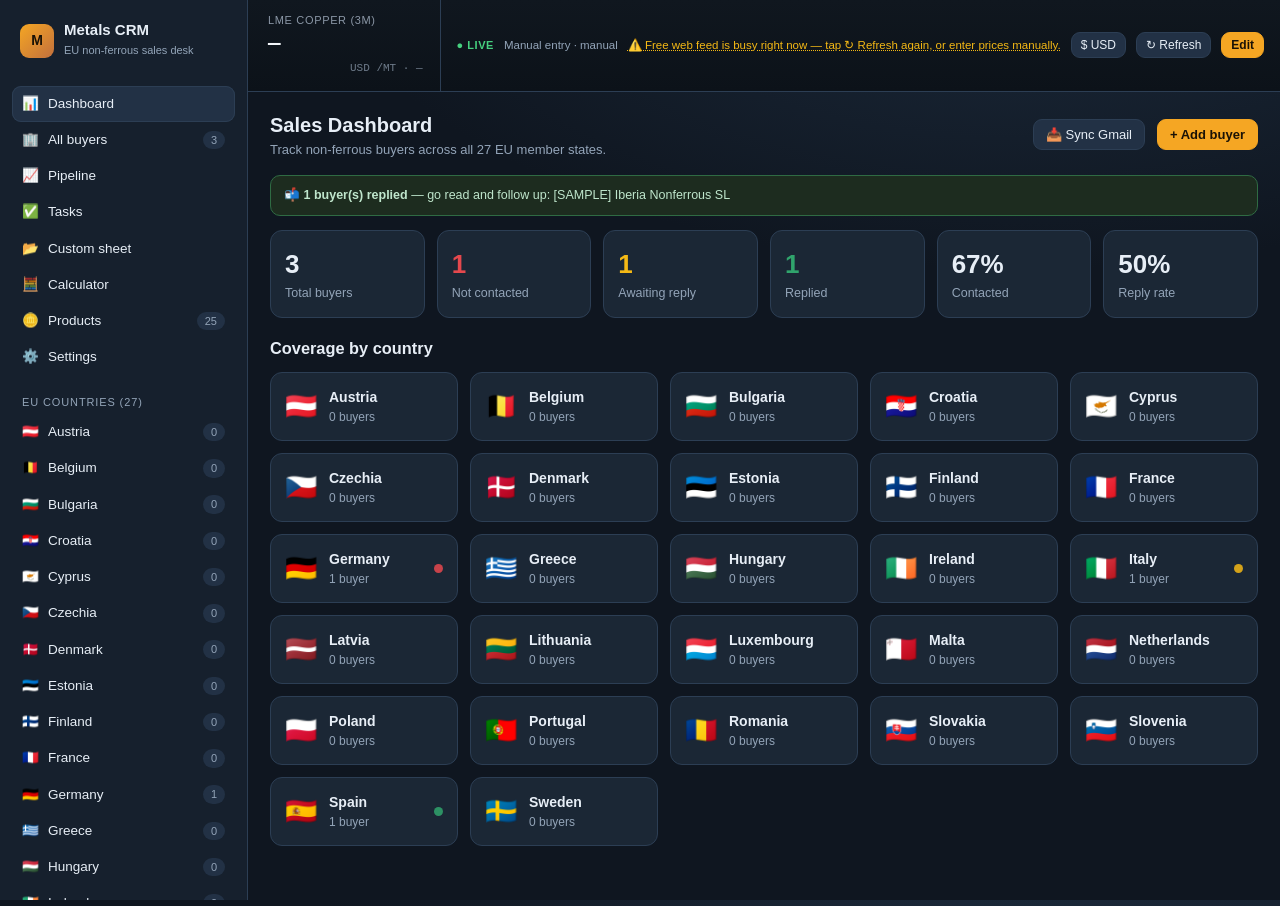
==== index.html @ 9fd3adcd "Trading-desk pack: deal pipeline, tasks, document vault, landed-cost calculator - Deal Pipeline (Kan" ====
<!DOCTYPE html>
<html lang="en">
<head>
  <meta charset="UTF-8" />
  <meta name="viewport" content="width=device-width, initial-scale=1.0" />
  <title>Metals Trading CRM</title>
  <link rel="icon" href="data:image/svg+xml,<svg xmlns='http://www.w3.org/2000/svg' viewBox='0 0 100 100'><text y='.9em' font-size='90'>🪙</text></svg>" />
  <link rel="stylesheet" href="assets/css/styles.css?v=8" />
</head>
<body>
  <div class="app">
    <!-- Sidebar -->
    <aside class="sidebar">
      <div class="brand">
        <div class="logo">M</div>
        <div>
          <h1>Metals CRM</h1>
          <small>EU non-ferrous sales desk</small>
        </div>
      </div>
      <nav id="nav"></nav>
    </aside>

    <!-- Main -->
    <div class="main">
      <div id="pricebar" class="pricebar"></div>
      <div id="content" class="content"></div>
    </div>
  </div>

  <div id="modal-root"></div>
  <div id="toast-root"></div>

  <!-- Scripts (classic, load order matters — no build, no dependencies).
       The ?v= query busts browser/CDN cache on each release — bump on changes. -->
  <script src="assets/js/data.js?v=8"></script>
  <script src="assets/js/seed-eu.js?v=8"></script>
  <script src="assets/js/store.js?v=8"></script>
  <script src="assets/js/prices.js?v=8"></script>
  <script src="assets/js/email.js?v=8"></script>
  <script src="assets/js/apollo.js?v=8"></script>
  <script src="assets/js/gmail.js?v=8"></script>
  <script src="assets/js/sync.js?v=8"></script>
  <script src="assets/js/app.js?v=8"></script>
</body>
</html>
---- assets/css/styles.css ----
/* ============================================================
   Metals Trading CRM — styles (no framework, fully offline)
   ============================================================ */
:root {
  --bg: #0f1620;
  --bg-2: #16202d;
  --panel: #1b2735;
  --panel-2: #223145;
  --line: #2c3e54;
  --text: #e7eef6;
  --muted: #93a4b8;
  --accent: #f5a623;
  --accent-2: #3b9ae1;
  --red: #e5484d;
  --yellow: #f5b915;
  --green: #30a46c;
  --radius: 12px;
  --shadow: 0 6px 22px rgba(0,0,0,.35);
}

* { box-sizing: border-box; }
html, body { margin: 0; height: 100%; }
body {
  background: radial-gradient(1200px 600px at 80% -10%, #1d2c3e 0%, var(--bg) 60%);
  color: var(--text);
  font: 14px/1.5 -apple-system, BlinkMacSystemFont, "Segoe UI", Roboto, Helvetica, Arial, sans-serif;
}
a { color: var(--accent-2); text-decoration: none; }
a:hover { text-decoration: underline; }

/* ---------- Layout ---------- */
.app { display: grid; grid-template-columns: 248px 1fr; min-height: 100vh; }
.sidebar {
  background: var(--bg-2);
  border-right: 1px solid var(--line);
  padding: 16px 12px;
  position: sticky; top: 0; height: 100vh; overflow-y: auto;
}
.main { display: flex; flex-direction: column; min-width: 0; }
.content { padding: 18px 22px 60px; }

/* ---------- Brand ---------- */
.brand { display: flex; align-items: center; gap: 10px; padding: 6px 8px 16px; }
.brand .logo {
  width: 34px; height: 34px; border-radius: 9px;
  background: linear-gradient(135deg, var(--accent), #c2703d);
  display: grid; place-items: center; font-weight: 800; color: #1a1206;
}
.brand h1 { font-size: 15px; margin: 0; line-height: 1.1; }
.brand small { color: var(--muted); font-size: 11px; }

/* ---------- Nav ---------- */
.nav-section { margin-top: 10px; }
.nav-section .label { color: var(--muted); font-size: 11px; text-transform: uppercase; letter-spacing: .08em; padding: 8px 10px 4px; }
.nav-item {
  display: flex; align-items: center; gap: 9px;
  padding: 8px 10px; border-radius: 9px; cursor: pointer; color: var(--text);
  font-size: 13.5px; user-select: none;
}
.nav-item:hover { background: var(--panel); }
.nav-item.active { background: var(--panel-2); box-shadow: inset 0 0 0 1px var(--line); }
.nav-item .count {
  margin-left: auto; background: var(--panel-2); color: var(--muted);
  border-radius: 999px; font-size: 11px; padding: 1px 8px;
}
.nav-item.active .count { background: var(--accent); color: #1a1206; }

/* ---------- Price bar (pinned top) ---------- */
.pricebar {
  position: sticky; top: 0; z-index: 20;
  background: linear-gradient(180deg, #10171f, #0c1219);
  border-bottom: 1px solid var(--line);
  padding: 0; display: flex; align-items: stretch; gap: 0;
}
.pricebar .pb-title { font-weight: 700; font-size: 12px; color: var(--muted); text-transform: uppercase; letter-spacing: .06em; }

/* horizontal trading-desk ticker */
.ticker { display: flex; flex: 1; overflow-x: auto; align-items: stretch; }
.ticker::-webkit-scrollbar { height: 6px; }
.ticker::-webkit-scrollbar-thumb { background: var(--line); border-radius: 3px; }
.tk {
  padding: 12px 20px 11px; min-width: 150px; flex: 0 0 auto;
  border-right: 1px solid rgba(255,255,255,.06); display: flex; flex-direction: column; justify-content: center; gap: 3px;
}
.tk-label { font-size: 11px; letter-spacing: .06em; color: #8b97a6; text-transform: uppercase; white-space: nowrap; }
.tk-price {
  font-family: "SFMono-Regular", ui-monospace, Menlo, Consolas, monospace;
  font-size: 21px; font-weight: 700; color: #f3f6fa; white-space: nowrap; line-height: 1.1;
}
.tk-chg { font-family: inherit; font-size: 12.5px; font-weight: 700; margin-left: 4px; }
.tk-chg.up { color: #46d07f; }
.tk-chg.down { color: #ef5a5a; }
.tk-chg.flat { color: #8b97a6; }
.tk-sub { font-family: ui-monospace, Menlo, Consolas, monospace; font-size: 11px; color: #6f7c8b; white-space: nowrap; }
.tk-foot { display: flex; align-items: center; gap: 8px; }
.tk-spark { display: block; opacity: .9; }
.tk-spark-empty { width: 74px; height: 22px; display: inline-block; }
.pb-meta { display: flex; align-items: center; gap: 10px; padding: 0 16px; border-left: 1px solid var(--line); }
.tk-live { color: #46d07f; font-size: 11px; font-weight: 700; letter-spacing: .05em; animation: pulse 1.6s infinite; }
.chip {
  background: var(--panel); border: 1px solid var(--line); border-radius: 10px;
  padding: 6px 11px; display: flex; flex-direction: column; min-width: 96px;
}
.chip .k { font-size: 10.5px; color: var(--muted); text-transform: uppercase; letter-spacing: .04em; }
.chip .v { font-size: 15px; font-weight: 700; }
.chip .v small { font-size: 10px; color: var(--muted); font-weight: 500; }
.chip.premium { border-color: #4a6; }
.chip .dot { width: 7px; height: 7px; border-radius: 50%; display: inline-block; margin-right: 5px; }
.pb-meta { color: var(--muted); font-size: 11.5px; display: flex; align-items: center; gap: 10px; }
.price-warn { color: var(--yellow); cursor: pointer; text-decoration: underline dotted; }
.price-warn:hover { color: #ffd35c; }

/* ---------- Buttons ---------- */
.btn {
  display: inline-flex; align-items: center; gap: 7px;
  background: var(--panel-2); color: var(--text); border: 1px solid var(--line);
  border-radius: 9px; padding: 7px 12px; font-size: 13px; cursor: pointer;
  transition: .12s; white-space: nowrap;
}
.btn:hover { border-color: var(--accent-2); }
.btn.primary { background: var(--accent); color: #1a1206; border-color: var(--accent); font-weight: 700; }
.btn.primary:hover { filter: brightness(1.05); }
.btn.ghost { background: transparent; }
.btn.danger:hover { border-color: var(--red); color: var(--red); }
.btn.sm { padding: 5px 9px; font-size: 12px; }
.btn-row { display: flex; gap: 8px; flex-wrap: wrap; }

/* ---------- Page header ---------- */
.page-head { display: flex; align-items: center; gap: 12px; margin-bottom: 16px; flex-wrap: wrap; }
.page-head h2 { margin: 0; font-size: 20px; }
.page-head .sub { color: var(--muted); font-size: 13px; }
.spacer { flex: 1; }
.search {
  background: var(--panel); border: 1px solid var(--line); color: var(--text);
  border-radius: 9px; padding: 8px 12px; min-width: 220px;
}

/* ---------- Cards / grid ---------- */
.grid { display: grid; gap: 14px; }
.grid.cards { grid-template-columns: repeat(auto-fill, minmax(330px, 1fr)); }
.card {
  background: var(--panel); border: 1px solid var(--line); border-radius: var(--radius);
  padding: 14px; box-shadow: var(--shadow);
}
.card h3 { margin: 0 0 2px; font-size: 15px; }
.card .meta { color: var(--muted); font-size: 12.5px; }

/* ---------- Tiles (dashboard / countries) ---------- */
.tiles { display: grid; grid-template-columns: repeat(auto-fill, minmax(180px, 1fr)); gap: 12px; }
.tile {
  background: var(--panel); border: 1px solid var(--line); border-radius: var(--radius);
  padding: 14px; cursor: pointer; transition: .12s; display: flex; align-items: center; gap: 12px;
}
.tile:hover { transform: translateY(-2px); border-color: var(--accent-2); }
.tile .flag { font-size: 26px; }
.tile .tname { font-weight: 600; }
.tile .tsub { color: var(--muted); font-size: 12px; }
.tile .mini-lights { margin-left: auto; display: flex; gap: 4px; }
.mini-dot { width: 9px; height: 9px; border-radius: 50%; opacity: .85; }

.stat-row { display: grid; grid-template-columns: repeat(auto-fit, minmax(150px,1fr)); gap: 12px; margin-bottom: 18px; }
.stat { background: var(--panel); border: 1px solid var(--line); border-radius: var(--radius); padding: 14px; }
.stat .n { font-size: 26px; font-weight: 800; }
.stat .l { color: var(--muted); font-size: 12.5px; }

/* ---------- Tags / chips ---------- */
.tags { display: flex; flex-wrap: wrap; gap: 6px; margin: 10px 0; }
.tag {
  font-size: 11.5px; padding: 3px 9px; border-radius: 999px;
  border: 1px solid var(--line); background: var(--bg-2);
  display: inline-flex; align-items: center; gap: 5px;
}
.tag .swatch { width: 8px; height: 8px; border-radius: 50%; }

/* ---------- Traffic lights ---------- */
.lights { display: flex; gap: 6px; align-items: center; }
.light {
  width: 26px; height: 26px; border-radius: 50%;
  border: 2px solid var(--line); background: #1a2433; cursor: pointer; position: relative;
  transition: .12s;
}
.light:hover { transform: scale(1.08); }
.light.on.red { background: var(--red); border-color: var(--red); box-shadow: 0 0 10px rgba(229,72,77,.6); }
.light.on.yellow { background: var(--yellow); border-color: var(--yellow); box-shadow: 0 0 10px rgba(245,185,21,.6); }
.light.on.green { background: var(--green); border-color: var(--green); box-shadow: 0 0 10px rgba(48,164,108,.6); }
.status-line { display: flex; align-items: center; gap: 10px; margin-top: 10px; flex-wrap: wrap; }
.status-text { font-size: 12px; color: var(--muted); }
.reply-badge {
  background: var(--green); color: #04140c; font-weight: 700; font-size: 11px;
  padding: 2px 9px; border-radius: 999px; cursor: pointer; animation: pulse 1.6s infinite;
}
@keyframes pulse { 0%,100% { opacity: 1; } 50% { opacity: .55; } }

.contact-line { color: var(--muted); font-size: 12.5px; margin: 2px 0; display: flex; gap: 7px; align-items: center; }
.card-actions { display: flex; gap: 8px; margin-top: 12px; flex-wrap: wrap; }

/* ---------- Modal ---------- */
.modal-bg {
  position: fixed; inset: 0; background: rgba(4,8,14,.66); backdrop-filter: blur(2px);
  display: grid; place-items: center; z-index: 50; padding: 20px;
}
.modal {
  background: var(--bg-2); border: 1px solid var(--line); border-radius: 14px;
  width: min(640px, 100%); max-height: 88vh; overflow-y: auto; box-shadow: var(--shadow);
}
.modal header { padding: 16px 18px; border-bottom: 1px solid var(--line); display: flex; align-items: center; }
.modal header h3 { margin: 0; font-size: 16px; }
.modal .body { padding: 18px; }
.modal footer { padding: 14px 18px; border-top: 1px solid var(--line); display: flex; gap: 8px; justify-content: flex-end; }
.x { margin-left: auto; cursor: pointer; color: var(--muted); font-size: 20px; background: none; border: none; }

/* ---------- Forms ---------- */
.field { margin-bottom: 13px; }
.field label { display: block; font-size: 12px; color: var(--muted); margin-bottom: 5px; }
.field input, .field select, .field textarea {
  width: 100%; background: var(--panel); border: 1px solid var(--line); color: var(--text);
  border-radius: 9px; padding: 9px 11px; font-size: 13.5px; font-family: inherit;
}
.field textarea { resize: vertical; min-height: 70px; }
.field-2 { display: grid; grid-template-columns: 1fr 1fr; gap: 12px; }
.checks { display: grid; grid-template-columns: 1fr 1fr; gap: 6px 14px; max-height: 240px; overflow-y: auto; padding: 4px; border: 1px solid var(--line); border-radius: 9px; }
.check { display: flex; align-items: center; gap: 8px; font-size: 12.5px; }
.check input { width: auto; }

/* ---------- Misc ---------- */
.empty { text-align: center; color: var(--muted); padding: 50px 20px; }
.empty .big { font-size: 40px; margin-bottom: 8px; }
.notice { background: #1d2c1f; border: 1px solid #2f6b43; color: #bfe6cc; padding: 10px 13px; border-radius: 10px; font-size: 12.5px; margin-bottom: 14px; }
.notice.warn { background: #2c241a; border-color: #6b5330; color: #e8d4b0; }
.kbd { background: var(--panel-2); border: 1px solid var(--line); border-radius: 5px; padding: 1px 6px; font-size: 11px; }
.toast {
  position: fixed; bottom: 22px; left: 50%; transform: translateX(-50%);
  background: var(--panel-2); border: 1px solid var(--accent-2); color: var(--text);
  padding: 11px 18px; border-radius: 10px; box-shadow: var(--shadow); z-index: 99; font-size: 13px;
}
.legend { display: flex; gap: 14px; flex-wrap: wrap; color: var(--muted); font-size: 12px; align-items: center; }
.legend .dot { width: 11px; height: 11px; border-radius: 50%; display: inline-block; margin-right: 5px; vertical-align: -1px; }

@media (max-width: 820px) {
  .app { grid-template-columns: 1fr; }
  .sidebar { position: static; height: auto; }
}


/* ---------- People (Apollo contacts) ---------- */
.people { margin: 10px 0 4px; border-top: 1px dashed var(--line); padding-top: 9px; }
.people-h { font-size: 11.5px; color: var(--muted); text-transform: uppercase; letter-spacing: .04em; margin-bottom: 6px; display: flex; align-items: center; }
.people-refresh { margin-left: auto; cursor: pointer; color: var(--accent-2); text-transform: none; letter-spacing: 0; font-size: 11px; }
.people-refresh:hover { text-decoration: underline; }
.person {
  display: grid; grid-template-columns: 1fr auto; align-items: center; gap: 4px 8px;
  padding: 6px 8px; border: 1px solid var(--line); border-radius: 8px; margin-bottom: 6px; background: var(--bg-2);
}
.person .p-name { font-weight: 600; font-size: 13px; }
.person .p-title { grid-column: 1; color: var(--muted); font-size: 12px; }
.person .p-email { grid-column: 1; color: var(--accent-2); font-size: 12px; word-break: break-all; }
.person .p-actions { grid-column: 2; grid-row: 1 / span 3; display: flex; align-items: center; gap: 8px; }
.person-mail, .person-del, .person-locked, .person-thread { cursor: pointer; font-size: 14px; }
.person-del { color: var(--muted); }
.person-del:hover { color: var(--red); }
.person-mail:hover, .person-thread:hover { transform: scale(1.15); }

/* per-person mini traffic lights */
.plights { display: inline-flex; gap: 3px; margin-right: 4px; vertical-align: middle; }
.plight { width: 13px; height: 13px; border-radius: 50%; border: 1.5px solid var(--line); background: #1a2433; cursor: pointer; padding: 0; }
.plight:hover { transform: scale(1.18); }
.plight.on.red { background: var(--red); border-color: var(--red); }
.plight.on.yellow { background: var(--yellow); border-color: var(--yellow); }
.plight.on.green { background: var(--green); border-color: var(--green); box-shadow: 0 0 6px rgba(48,164,108,.55); }

/* ---------- People picker modal ---------- */
.pick-list { display: flex; flex-direction: column; gap: 8px; }
.pick {
  display: flex; gap: 11px; align-items: flex-start;
  border: 1px solid var(--line); border-radius: 10px; padding: 11px 12px; cursor: pointer; background: var(--panel);
}
.pick:hover { border-color: var(--accent-2); }
.pick input { margin-top: 3px; }
.pick-name { font-weight: 600; }
.pick-name small { color: var(--muted); font-weight: 500; font-size: 11px; }
.pick-title { color: var(--text); font-size: 12.5px; }
.pick-contact { color: var(--muted); font-size: 12px; margin-top: 2px; }


/* ---------- Custom sheet (Excel-style table) ---------- */
table.sheet { width: 100%; border-collapse: collapse; background: var(--panel); border: 1px solid var(--line); border-radius: var(--radius); overflow: hidden; }
table.sheet th { text-align: left; font-size: 11.5px; color: var(--muted); text-transform: uppercase; letter-spacing: .04em; padding: 10px 10px; background: var(--bg-2); border-bottom: 1px solid var(--line); }
table.sheet td { padding: 5px 8px; border-bottom: 1px solid var(--line); }
table.sheet tr:last-child td { border-bottom: none; }
table.sheet input, table.sheet select {
  width: 100%; background: transparent; border: 1px solid transparent; color: var(--text);
  border-radius: 7px; padding: 7px 8px; font: inherit; font-size: 13px;
}
table.sheet input:hover, table.sheet select:hover { border-color: var(--line); }
table.sheet input:focus, table.sheet select:focus { outline: none; border-color: var(--accent-2); background: var(--bg-2); }
table.sheet td:last-child { width: 44px; text-align: center; }


/* ---------- Dashboard follow-ups + alerts + filters ---------- */
.followups { display: flex; flex-direction: column; gap: 6px; margin-top: 8px; }
.fu { display: flex; align-items: center; gap: 10px; }
.fu-name { flex: 1; cursor: pointer; }
.fu-name:hover { color: var(--accent-2); text-decoration: underline; }
.fu-days { color: var(--yellow); font-size: 12px; font-weight: 700; }
.alert-chip { display: inline-block; background: var(--panel-2); border: 1px solid var(--line); border-radius: 999px; padding: 3px 11px; margin: 3px 4px 0 0; cursor: pointer; font-size: 12.5px; }
.alert-chip:hover { border-color: var(--accent); }
.filters { display: flex; align-items: center; gap: 10px; flex-wrap: wrap; margin-bottom: 14px; }
.filters .search { min-width: 0; }

/* ---------- Activity timeline ---------- */
.timeline { border: 1px solid var(--line); border-radius: 9px; padding: 8px; max-height: 180px; overflow-y: auto; background: var(--bg-2); }
.tl { font-size: 12.5px; padding: 3px 0; border-bottom: 1px solid rgba(255,255,255,.04); }
.tl-date { color: var(--muted); font-size: 11px; margin-right: 6px; }

/* ---------- Margins + templates ---------- */
.margins { display: grid; grid-template-columns: 1fr 1fr; gap: 6px 14px; max-height: 260px; overflow-y: auto; padding: 4px; border: 1px solid var(--line); border-radius: 9px; }
.mg { display: flex; align-items: center; gap: 8px; font-size: 12.5px; }
.mg span { flex: 1; }
.mg input { width: 70px; background: var(--panel); border: 1px solid var(--line); color: var(--text); border-radius: 7px; padding: 5px 7px; }
.tpl-list { display: flex; flex-direction: column; gap: 6px; margin: 8px 0; }
.tpl { display: flex; align-items: center; justify-content: space-between; border: 1px solid var(--line); border-radius: 8px; padding: 7px 10px; }

/* ---------- Offer table ---------- */
table.offer tfoot td { border-top: 2px solid var(--line); }
table.offer .up, table.offer .lt { font-family: ui-monospace, Menlo, Consolas, monospace; }


/* build/version tag in the sidebar */
.nav-version { margin-top: 14px; padding: 8px 10px; color: #5a6776; font-size: 10.5px; letter-spacing: .03em; border-top: 1px solid var(--line); }


/* ---------- Custom sheet categories ---------- */
.sheet-cat { margin-bottom: 14px; }
.sheet-cat-head { display: flex; align-items: center; gap: 10px; margin-bottom: 8px; }
.cat-name { background: var(--bg-2); border: 1px solid var(--line); color: var(--text); border-radius: 8px; padding: 7px 10px; font-size: 15px; font-weight: 700; min-width: 220px; }
.cat-name:focus { outline: none; border-color: var(--accent-2); }


/* ---------- Deal pipeline (Kanban) ---------- */
.pipe-board { display: flex; gap: 12px; overflow-x: auto; padding-bottom: 8px; align-items: flex-start; }
.pipe-col { flex: 0 0 230px; background: var(--bg-2); border: 1px solid var(--line); border-radius: var(--radius); padding: 8px; }
.pipe-head { display: flex; justify-content: space-between; align-items: center; font-weight: 700; font-size: 13px; padding: 6px 4px 8px; border-top: 3px solid var(--line); border-radius: 2px; margin-bottom: 6px; }
.deal { background: var(--panel); border: 1px solid var(--line); border-radius: 9px; padding: 9px; margin-bottom: 7px; }
.deal-t { font-weight: 600; font-size: 13px; }
.deal-m { color: var(--muted); font-size: 12px; margin: 2px 0; }
.deal-v { font-family: ui-monospace, Menlo, monospace; font-weight: 700; color: var(--accent); }
.deal-actions { display: flex; gap: 5px; margin-top: 7px; align-items: center; }
.deal-actions select { flex: 1; min-width: 0; background: var(--bg-2); color: var(--text); border: 1px solid var(--line); border-radius: 6px; padding: 4px; font-size: 11px; }

/* ---------- Tasks ---------- */
.tasklist { display: flex; flex-direction: column; gap: 6px; max-width: 760px; }
.task { display: flex; align-items: center; gap: 10px; background: var(--panel); border: 1px solid var(--line); border-radius: 9px; padding: 8px 11px; }
.task.done .task-text { text-decoration: line-through; color: var(--muted); }
.task-text { flex: 1; background: transparent; border: 1px solid transparent; color: var(--text); border-radius: 6px; padding: 6px 8px; font: inherit; }
.task-text:hover, .task-text:focus { border-color: var(--line); outline: none; background: var(--bg-2); }
.task-due { background: var(--bg-2); border: 1px solid var(--line); color: var(--text); border-radius: 6px; padding: 5px 7px; font-size: 12px; }
.task-due.overdue { border-color: var(--red); color: var(--red); }

/* ---------- Calculator ---------- */
.calc-out { margin-top: 12px; border-top: 1px solid var(--line); padding-top: 10px; }
.calc-row { display: flex; justify-content: space-between; padding: 4px 0; font-size: 13.5px; }
.calc-row span:last-child { font-family: ui-monospace, Menlo, monospace; }
.calc-row.strong { font-weight: 700; font-size: 15px; color: var(--accent); }
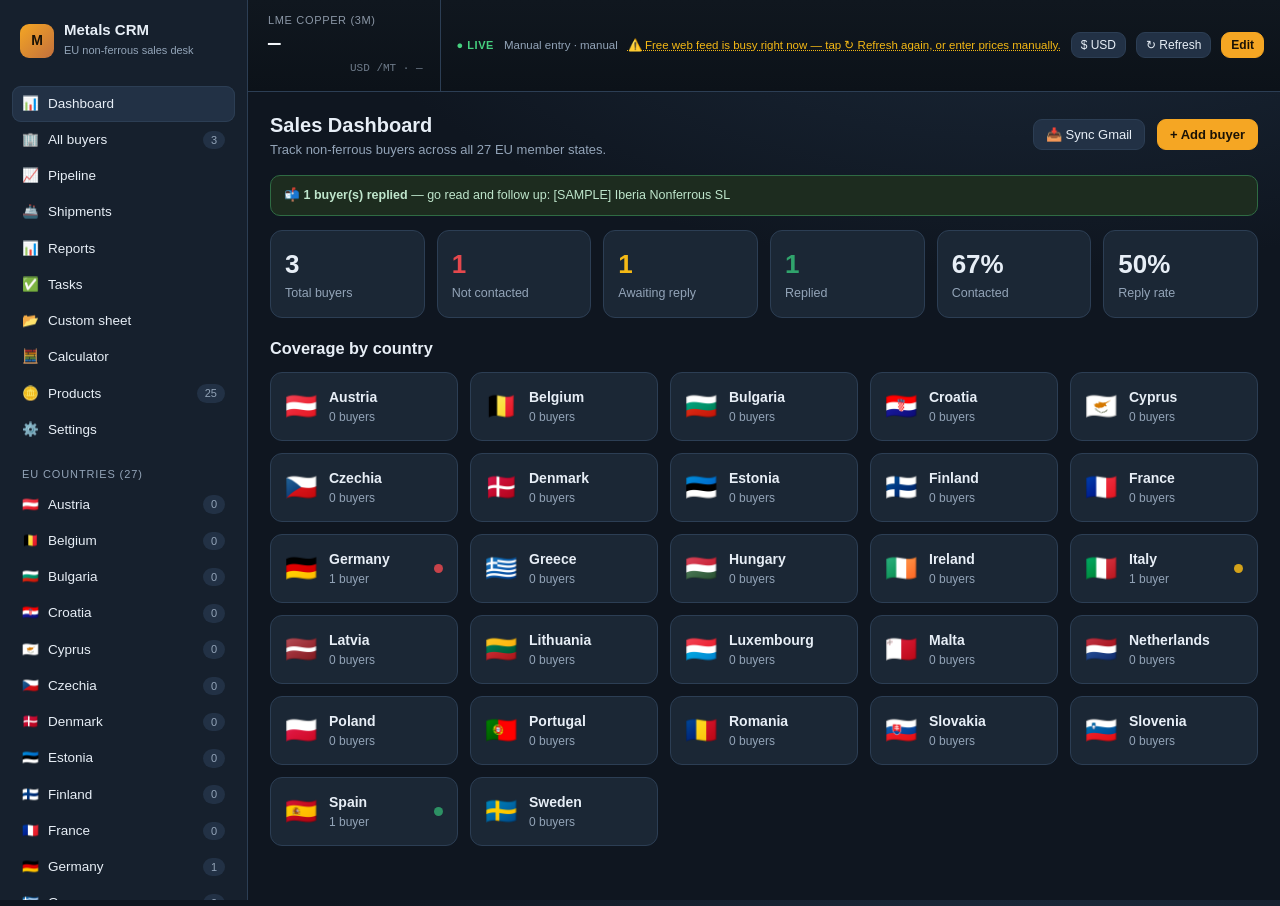
==== commit 15ebe634: "Shipment tracker, WhatsApp, P&L reports - Shipments tab: track contracted/won deals (B/L, container," ====
--- a/index.html
+++ b/index.html
@@ -5,7 +5,7 @@
   <meta name="viewport" content="width=device-width, initial-scale=1.0" />
   <title>Metals Trading CRM</title>
   <link rel="icon" href="data:image/svg+xml,<svg xmlns='http://www.w3.org/2000/svg' viewBox='0 0 100 100'><text y='.9em' font-size='90'>🪙</text></svg>" />
-  <link rel="stylesheet" href="assets/css/styles.css?v=8" />
+  <link rel="stylesheet" href="assets/css/styles.css?v=9" />
 </head>
 <body>
   <div class="app">
@@ -33,14 +33,14 @@
 
   <!-- Scripts (classic, load order matters — no build, no dependencies).
        The ?v= query busts browser/CDN cache on each release — bump on changes. -->
-  <script src="assets/js/data.js?v=8"></script>
-  <script src="assets/js/seed-eu.js?v=8"></script>
-  <script src="assets/js/store.js?v=8"></script>
-  <script src="assets/js/prices.js?v=8"></script>
-  <script src="assets/js/email.js?v=8"></script>
-  <script src="assets/js/apollo.js?v=8"></script>
-  <script src="assets/js/gmail.js?v=8"></script>
-  <script src="assets/js/sync.js?v=8"></script>
-  <script src="assets/js/app.js?v=8"></script>
+  <script src="assets/js/data.js?v=9"></script>
+  <script src="assets/js/seed-eu.js?v=9"></script>
+  <script src="assets/js/store.js?v=9"></script>
+  <script src="assets/js/prices.js?v=9"></script>
+  <script src="assets/js/email.js?v=9"></script>
+  <script src="assets/js/apollo.js?v=9"></script>
+  <script src="assets/js/gmail.js?v=9"></script>
+  <script src="assets/js/sync.js?v=9"></script>
+  <script src="assets/js/app.js?v=9"></script>
 </body>
 </html>
--- a/assets/css/styles.css
+++ b/assets/css/styles.css
@@ -361,3 +361,10 @@
 .calc-row { display: flex; justify-content: space-between; padding: 4px 0; font-size: 13.5px; }
 .calc-row span:last-child { font-family: ui-monospace, Menlo, monospace; }
 .calc-row.strong { font-weight: 700; font-size: 15px; color: var(--accent); }
+
+
+/* ---------- WhatsApp ---------- */
+.btn.wa { color: #25d366; border-color: #1f7a44; text-decoration: none; }
+.btn.wa:hover { border-color: #25d366; }
+.person-wa { cursor: pointer; font-size: 14px; text-decoration: none; }
+.person-wa:hover { transform: scale(1.15); }
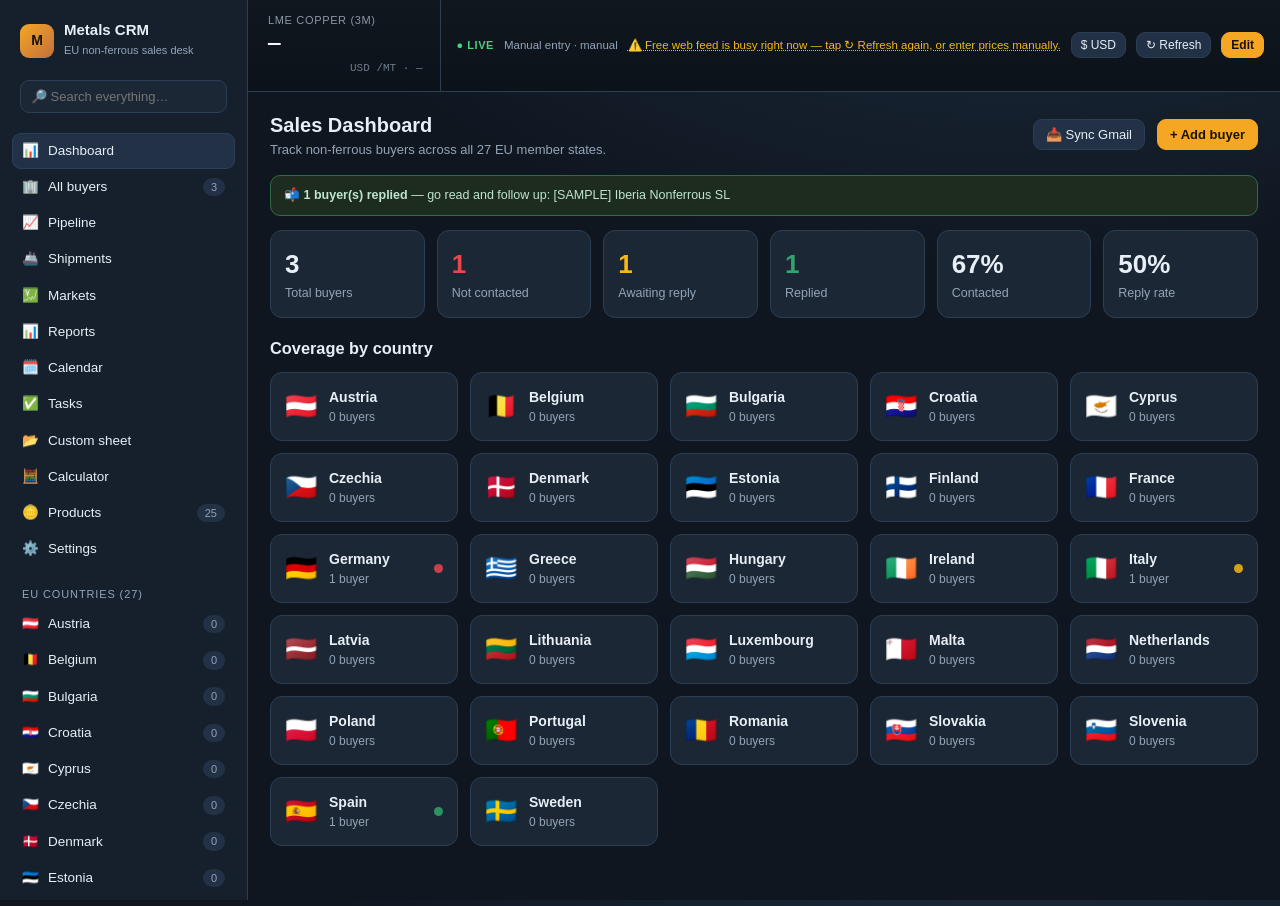
==== commit f4917028: "Email-all-affected, Markets charts + alert log, Calendar, catalog editor, global search, multi-curre" ====
--- a/index.html
+++ b/index.html
@@ -5,7 +5,7 @@
   <meta name="viewport" content="width=device-width, initial-scale=1.0" />
   <title>Metals Trading CRM</title>
   <link rel="icon" href="data:image/svg+xml,<svg xmlns='http://www.w3.org/2000/svg' viewBox='0 0 100 100'><text y='.9em' font-size='90'>🪙</text></svg>" />
-  <link rel="stylesheet" href="assets/css/styles.css?v=9" />
+  <link rel="stylesheet" href="assets/css/styles.css?v=10" />
 </head>
 <body>
   <div class="app">
@@ -33,14 +33,14 @@
 
   <!-- Scripts (classic, load order matters — no build, no dependencies).
        The ?v= query busts browser/CDN cache on each release — bump on changes. -->
-  <script src="assets/js/data.js?v=9"></script>
-  <script src="assets/js/seed-eu.js?v=9"></script>
-  <script src="assets/js/store.js?v=9"></script>
-  <script src="assets/js/prices.js?v=9"></script>
-  <script src="assets/js/email.js?v=9"></script>
-  <script src="assets/js/apollo.js?v=9"></script>
-  <script src="assets/js/gmail.js?v=9"></script>
-  <script src="assets/js/sync.js?v=9"></script>
-  <script src="assets/js/app.js?v=9"></script>
+  <script src="assets/js/data.js?v=10"></script>
+  <script src="assets/js/seed-eu.js?v=10"></script>
+  <script src="assets/js/store.js?v=10"></script>
+  <script src="assets/js/prices.js?v=10"></script>
+  <script src="assets/js/email.js?v=10"></script>
+  <script src="assets/js/apollo.js?v=10"></script>
+  <script src="assets/js/gmail.js?v=10"></script>
+  <script src="assets/js/sync.js?v=10"></script>
+  <script src="assets/js/app.js?v=10"></script>
 </body>
 </html>
--- a/assets/css/styles.css
+++ b/assets/css/styles.css
@@ -368,3 +368,33 @@
 .btn.wa:hover { border-color: #25d366; }
 .person-wa { cursor: pointer; font-size: 14px; text-decoration: none; }
 .person-wa:hover { transform: scale(1.15); }
+
+
+/* ---------- Nav search ---------- */
+.nav-search { padding: 4px 8px 10px; }
+.nav-search input { width: 100%; background: var(--panel); border: 1px solid var(--line); color: var(--text); border-radius: 9px; padding: 8px 10px; font-size: 13px; }
+.nav-search input:focus { outline: none; border-color: var(--accent-2); }
+
+/* ---------- Markets ---------- */
+.al-row { display: flex; justify-content: space-between; gap: 12px; padding: 6px 0; border-bottom: 1px solid var(--line); font-size: 13px; }
+.al-row:last-child { border-bottom: none; }
+.al-row span:first-child { color: var(--muted); font-size: 12px; }
+
+/* ---------- Calendar ---------- */
+.cal-grid { display: grid; grid-template-columns: repeat(7, 1fr); gap: 4px; }
+.cal-dow { color: var(--muted); font-size: 11px; text-transform: uppercase; letter-spacing: .05em; padding: 4px; text-align: center; }
+.cal-cell { min-height: 84px; background: var(--panel); border: 1px solid var(--line); border-radius: 8px; padding: 4px 5px; }
+.cal-cell.empty { background: transparent; border: none; }
+.cal-cell.today { border-color: var(--accent); box-shadow: inset 0 0 0 1px var(--accent); }
+.cal-d { font-size: 11px; color: var(--muted); margin-bottom: 3px; }
+.cal-ev { font-size: 10.5px; border-radius: 5px; padding: 2px 5px; margin-bottom: 3px; white-space: nowrap; overflow: hidden; text-overflow: ellipsis; }
+.cal-ev.task { background: #243a52; color: #bcd; }
+.cal-ev.ship { background: #14323f; color: #8fd; }
+.cal-ev.follow { background: #3a2f16; color: #f0d79a; }
+
+/* ---------- Search results ---------- */
+.srch { padding: 8px 10px; border-bottom: 1px solid var(--line); cursor: pointer; }
+.srch:hover { background: var(--panel-2); }
+.srch:last-child { border-bottom: none; }
+.del-prod { cursor: pointer; color: var(--muted); margin-left: 4px; }
+.del-prod:hover { color: var(--red); }
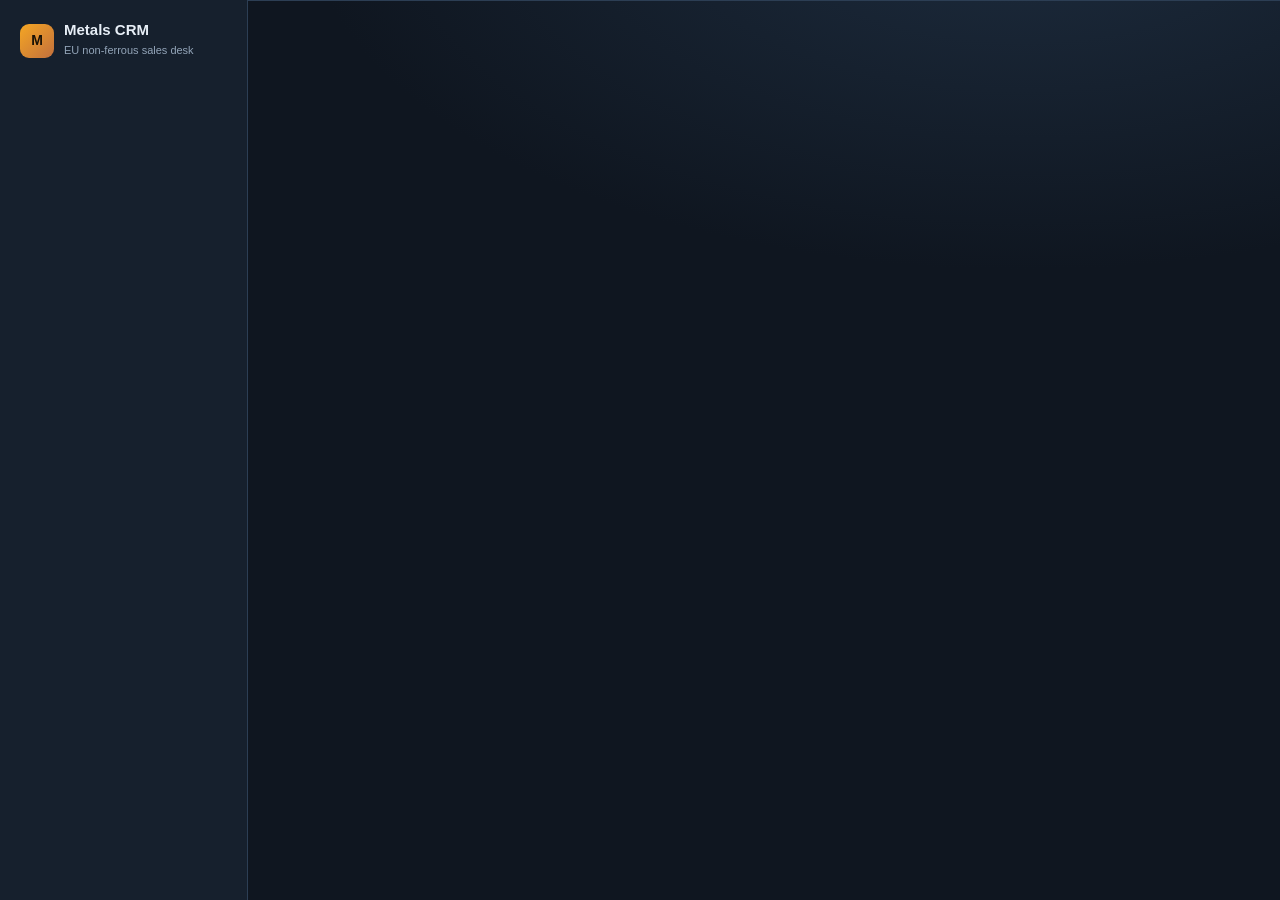
==== commit 73c1c3a5: "Contracts/QP pricing, invoicing + LC tracking, KYC/sanctions, positions/MTM (build 12)" ====
--- a/index.html
+++ b/index.html
@@ -5,7 +5,7 @@
   <meta name="viewport" content="width=device-width, initial-scale=1.0" />
   <title>Metals Trading CRM</title>
   <link rel="icon" href="data:image/svg+xml,<svg xmlns='http://www.w3.org/2000/svg' viewBox='0 0 100 100'><text y='.9em' font-size='90'>🪙</text></svg>" />
-  <link rel="stylesheet" href="assets/css/styles.css?v=10" />
+  <link rel="stylesheet" href="assets/css/styles.css?v=12" />
 </head>
 <body>
   <div class="app">
@@ -33,14 +33,14 @@
 
   <!-- Scripts (classic, load order matters — no build, no dependencies).
        The ?v= query busts browser/CDN cache on each release — bump on changes. -->
-  <script src="assets/js/data.js?v=10"></script>
-  <script src="assets/js/seed-eu.js?v=10"></script>
-  <script src="assets/js/store.js?v=10"></script>
-  <script src="assets/js/prices.js?v=10"></script>
-  <script src="assets/js/email.js?v=10"></script>
-  <script src="assets/js/apollo.js?v=10"></script>
-  <script src="assets/js/gmail.js?v=10"></script>
-  <script src="assets/js/sync.js?v=10"></script>
-  <script src="assets/js/app.js?v=10"></script>
+  <script src="assets/js/data.js?v=12"></script>
+  <script src="assets/js/seed-eu.js?v=12"></script>
+  <script src="assets/js/store.js?v=12"></script>
+  <script src="assets/js/prices.js?v=12"></script>
+  <script src="assets/js/email.js?v=12"></script>
+  <script src="assets/js/apollo.js?v=12"></script>
+  <script src="assets/js/gmail.js?v=12"></script>
+  <script src="assets/js/sync.js?v=12"></script>
+  <script src="assets/js/app.js?v=12"></script>
 </body>
 </html>
--- a/assets/css/styles.css
+++ b/assets/css/styles.css
@@ -398,3 +398,30 @@
 .srch:last-child { border-bottom: none; }
 .del-prod { cursor: pointer; color: var(--muted); margin-left: 4px; }
 .del-prod:hover { color: var(--red); }
+
+
+/* ---------- Email opens badge ---------- */
+.opens-badge { background: #243a52; color: #9fd0ff; font-size: 11px; font-weight: 700; padding: 2px 8px; border-radius: 999px; }
+
+
+/* ---------- Invoice / status badges (contracts, invoices, compliance) ---------- */
+.inv-st {
+  display: inline-block; font-size: 11px; font-weight: 700; letter-spacing: .02em;
+  padding: 3px 9px; border-radius: 999px; text-transform: capitalize;
+  border: 1px solid var(--line); background: var(--panel-2); color: var(--muted);
+}
+.inv-st.draft { background: #232c38; color: #aab8c8; border-color: #38465a; }
+.inv-st.proforma { background: #1f2a3a; color: #9fc2ef; border-color: #34507a; }
+.inv-st.commercial { background: #243a52; color: #9fd0ff; border-color: #356089; }
+.inv-st.provisional { background: #2c2a1a; color: #e8d4b0; border-color: #6b5a30; }
+.inv-st.final { background: #1d2c1f; color: #bfe6cc; border-color: #2f6b43; }
+.inv-st.partial { background: #2c241a; color: #f0cf95; border-color: #6b5330; }
+.inv-st.paid { background: #18301f; color: #5fd699; border-color: #2f6b43; }
+.inv-st.overdue { background: #321a1c; color: #f3878b; border-color: #7a3438; animation: pulse 1.8s infinite; }
+
+/* Inline inputs/selects inside data sheets stay compact */
+.sheet td select, .sheet td input {
+  background: var(--panel-2); border: 1px solid var(--line); color: var(--text);
+  border-radius: 7px; padding: 5px 7px; font-size: 12.5px; font-family: inherit; max-width: 130px;
+}
+.sheet td select:focus, .sheet td input:focus { outline: none; border-color: var(--accent, #4a90d9); }
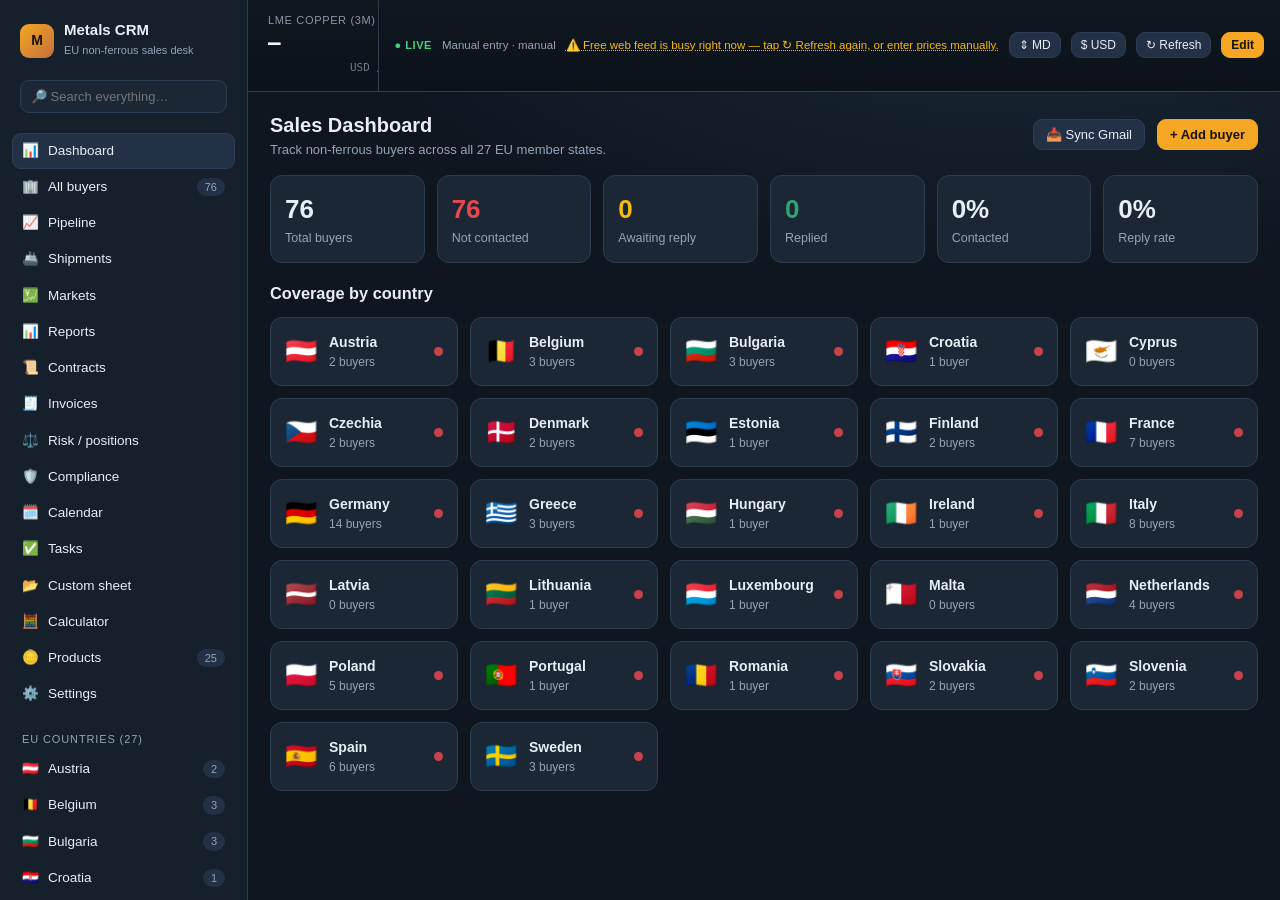
==== commit 2137652a: "Real EU firms replace samples, per-shipment vessel tracking, resizable price bar, paid-invoice P&L, " ====
--- a/index.html
+++ b/index.html
@@ -5,7 +5,7 @@
   <meta name="viewport" content="width=device-width, initial-scale=1.0" />
   <title>Metals Trading CRM</title>
   <link rel="icon" href="data:image/svg+xml,<svg xmlns='http://www.w3.org/2000/svg' viewBox='0 0 100 100'><text y='.9em' font-size='90'>🪙</text></svg>" />
-  <link rel="stylesheet" href="assets/css/styles.css?v=12" />
+  <link rel="stylesheet" href="assets/css/styles.css?v=13" />
 </head>
 <body>
   <div class="app">
@@ -33,14 +33,14 @@
 
   <!-- Scripts (classic, load order matters — no build, no dependencies).
        The ?v= query busts browser/CDN cache on each release — bump on changes. -->
-  <script src="assets/js/data.js?v=12"></script>
-  <script src="assets/js/seed-eu.js?v=12"></script>
-  <script src="assets/js/store.js?v=12"></script>
-  <script src="assets/js/prices.js?v=12"></script>
-  <script src="assets/js/email.js?v=12"></script>
-  <script src="assets/js/apollo.js?v=12"></script>
-  <script src="assets/js/gmail.js?v=12"></script>
-  <script src="assets/js/sync.js?v=12"></script>
-  <script src="assets/js/app.js?v=12"></script>
+  <script src="assets/js/data.js?v=13"></script>
+  <script src="assets/js/seed-eu.js?v=13"></script>
+  <script src="assets/js/store.js?v=13"></script>
+  <script src="assets/js/prices.js?v=13"></script>
+  <script src="assets/js/email.js?v=13"></script>
+  <script src="assets/js/apollo.js?v=13"></script>
+  <script src="assets/js/gmail.js?v=13"></script>
+  <script src="assets/js/sync.js?v=13"></script>
+  <script src="assets/js/app.js?v=13"></script>
 </body>
 </html>
--- a/assets/css/styles.css
+++ b/assets/css/styles.css
@@ -425,3 +425,25 @@
   border-radius: 7px; padding: 5px 7px; font-size: 12.5px; font-family: inherit; max-width: 130px;
 }
 .sheet td select:focus, .sheet td input:focus { outline: none; border-color: var(--accent, #4a90d9); }
+
+
+/* ---------- Price bar size variants (cycled by the ⇕ button) ---------- */
+.ticker.sz-sm .tk { padding: 5px 12px 4px; min-width: 112px; gap: 1px; }
+.ticker.sz-sm .tk-price { font-size: 14px; }
+.ticker.sz-sm .tk-label { font-size: 9.5px; }
+.ticker.sz-sm .tk-sub, .ticker.sz-sm .tk-chg { font-size: 10px; }
+.ticker.sz-sm .tk-foot .tk-spark, .ticker.sz-sm .tk-spark-empty { display: none; }
+
+/* md = default (unchanged) */
+
+.ticker.sz-lg .tk { padding: 16px 26px 15px; min-width: 184px; }
+.ticker.sz-lg .tk-price { font-size: 26px; }
+
+
+/* ---------- Uploaded template file row ---------- */
+.docfile {
+  display: flex; align-items: center; justify-content: space-between; gap: 10px;
+  background: var(--panel-2); border: 1px solid var(--line); border-radius: 9px;
+  padding: 8px 11px; margin: -4px 0 6px; font-size: 12.5px;
+}
+.docfile .p-actions { display: flex; gap: 6px; align-items: center; flex: 0 0 auto; }
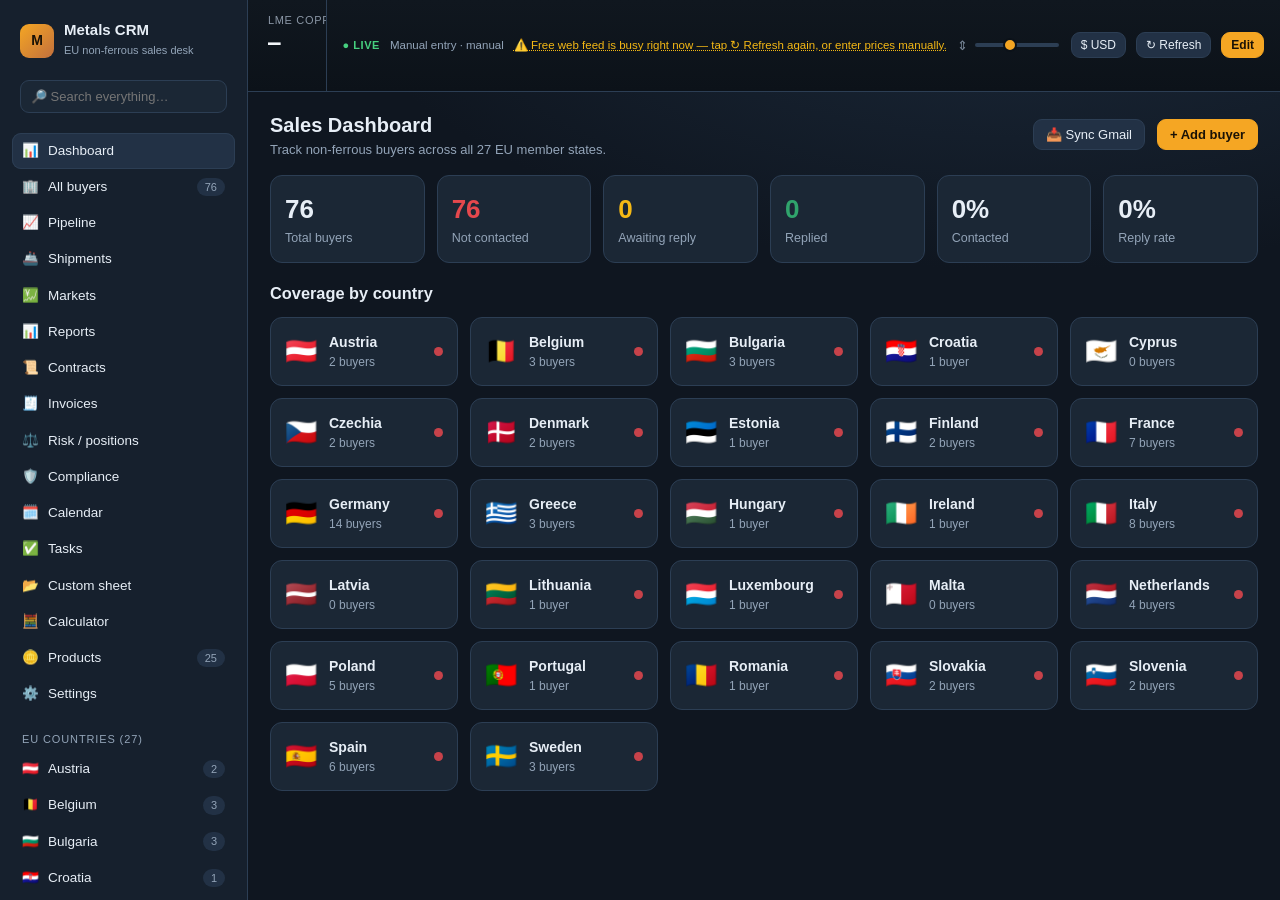
==== commit b8eb62de: "Drag-slider to resize price bar; attach/view counterparty documents on contracts (build 14)" ====
--- a/index.html
+++ b/index.html
@@ -5,7 +5,7 @@
   <meta name="viewport" content="width=device-width, initial-scale=1.0" />
   <title>Metals Trading CRM</title>
   <link rel="icon" href="data:image/svg+xml,<svg xmlns='http://www.w3.org/2000/svg' viewBox='0 0 100 100'><text y='.9em' font-size='90'>🪙</text></svg>" />
-  <link rel="stylesheet" href="assets/css/styles.css?v=13" />
+  <link rel="stylesheet" href="assets/css/styles.css?v=14" />
 </head>
 <body>
   <div class="app">
@@ -33,14 +33,14 @@
 
   <!-- Scripts (classic, load order matters — no build, no dependencies).
        The ?v= query busts browser/CDN cache on each release — bump on changes. -->
-  <script src="assets/js/data.js?v=13"></script>
-  <script src="assets/js/seed-eu.js?v=13"></script>
-  <script src="assets/js/store.js?v=13"></script>
-  <script src="assets/js/prices.js?v=13"></script>
-  <script src="assets/js/email.js?v=13"></script>
-  <script src="assets/js/apollo.js?v=13"></script>
-  <script src="assets/js/gmail.js?v=13"></script>
-  <script src="assets/js/sync.js?v=13"></script>
-  <script src="assets/js/app.js?v=13"></script>
+  <script src="assets/js/data.js?v=14"></script>
+  <script src="assets/js/seed-eu.js?v=14"></script>
+  <script src="assets/js/store.js?v=14"></script>
+  <script src="assets/js/prices.js?v=14"></script>
+  <script src="assets/js/email.js?v=14"></script>
+  <script src="assets/js/apollo.js?v=14"></script>
+  <script src="assets/js/gmail.js?v=14"></script>
+  <script src="assets/js/sync.js?v=14"></script>
+  <script src="assets/js/app.js?v=14"></script>
 </body>
 </html>
--- a/assets/css/styles.css
+++ b/assets/css/styles.css
@@ -79,19 +79,20 @@
 .ticker::-webkit-scrollbar { height: 6px; }
 .ticker::-webkit-scrollbar-thumb { background: var(--line); border-radius: 3px; }
 .tk {
-  padding: 12px 20px 11px; min-width: 150px; flex: 0 0 auto;
+  padding: calc(12px * var(--tk-scale, 1)) calc(20px * var(--tk-scale, 1)) calc(11px * var(--tk-scale, 1));
+  min-width: calc(150px * var(--tk-scale, 1)); flex: 0 0 auto;
   border-right: 1px solid rgba(255,255,255,.06); display: flex; flex-direction: column; justify-content: center; gap: 3px;
 }
-.tk-label { font-size: 11px; letter-spacing: .06em; color: #8b97a6; text-transform: uppercase; white-space: nowrap; }
+.tk-label { font-size: calc(11px * var(--tk-scale, 1)); letter-spacing: .06em; color: #8b97a6; text-transform: uppercase; white-space: nowrap; }
 .tk-price {
   font-family: "SFMono-Regular", ui-monospace, Menlo, Consolas, monospace;
-  font-size: 21px; font-weight: 700; color: #f3f6fa; white-space: nowrap; line-height: 1.1;
-}
-.tk-chg { font-family: inherit; font-size: 12.5px; font-weight: 700; margin-left: 4px; }
+  font-size: calc(21px * var(--tk-scale, 1)); font-weight: 700; color: #f3f6fa; white-space: nowrap; line-height: 1.1;
+}
+.tk-chg { font-family: inherit; font-size: calc(12.5px * var(--tk-scale, 1)); font-weight: 700; margin-left: 4px; }
 .tk-chg.up { color: #46d07f; }
 .tk-chg.down { color: #ef5a5a; }
 .tk-chg.flat { color: #8b97a6; }
-.tk-sub { font-family: ui-monospace, Menlo, Consolas, monospace; font-size: 11px; color: #6f7c8b; white-space: nowrap; }
+.tk-sub { font-family: ui-monospace, Menlo, Consolas, monospace; font-size: calc(11px * var(--tk-scale, 1)); color: #6f7c8b; white-space: nowrap; }
 .tk-foot { display: flex; align-items: center; gap: 8px; }
 .tk-spark { display: block; opacity: .9; }
 .tk-spark-empty { width: 74px; height: 22px; display: inline-block; }
@@ -427,17 +428,20 @@
 .sheet td select:focus, .sheet td input:focus { outline: none; border-color: var(--accent, #4a90d9); }
 
 
-/* ---------- Price bar size variants (cycled by the ⇕ button) ---------- */
-.ticker.sz-sm .tk { padding: 5px 12px 4px; min-width: 112px; gap: 1px; }
-.ticker.sz-sm .tk-price { font-size: 14px; }
-.ticker.sz-sm .tk-label { font-size: 9.5px; }
-.ticker.sz-sm .tk-sub, .ticker.sz-sm .tk-chg { font-size: 10px; }
-.ticker.sz-sm .tk-foot .tk-spark, .ticker.sz-sm .tk-spark-empty { display: none; }
-
-/* md = default (unchanged) */
-
-.ticker.sz-lg .tk { padding: 16px 26px 15px; min-width: 184px; }
-.ticker.sz-lg .tk-price { font-size: 26px; }
+/* ---------- Price bar drag-to-resize slider ---------- */
+.tk-sizer { display: inline-flex; align-items: center; gap: 5px; color: var(--muted); font-size: 12px; }
+.tk-sizer-ico { font-size: 13px; opacity: .8; }
+.tk-sizer input[type="range"] {
+  -webkit-appearance: none; appearance: none; width: 84px; height: 4px; cursor: ew-resize;
+  background: var(--line); border-radius: 999px; outline: none;
+}
+.tk-sizer input[type="range"]::-webkit-slider-thumb {
+  -webkit-appearance: none; appearance: none; width: 14px; height: 14px; border-radius: 50%;
+  background: var(--accent, #4a90d9); border: 2px solid #0c1219; cursor: ew-resize;
+}
+.tk-sizer input[type="range"]::-moz-range-thumb {
+  width: 14px; height: 14px; border-radius: 50%; background: var(--accent, #4a90d9); border: 2px solid #0c1219; cursor: ew-resize;
+}
 
 
 /* ---------- Uploaded template file row ---------- */
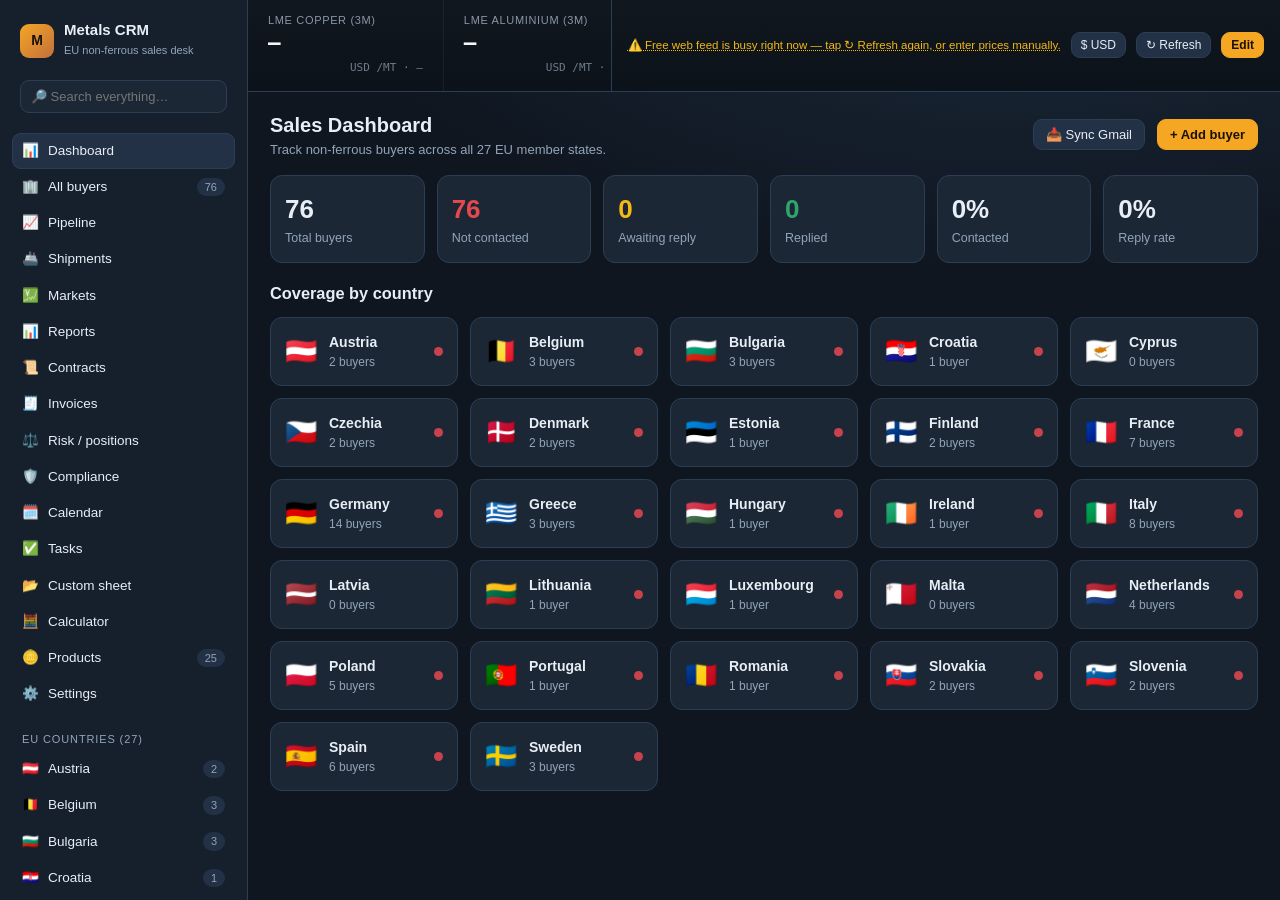
==== commit 59bf7ace: "Slim price bar: remove LIVE label, source text and resize slider (keep currency/refresh/edit) (build" ====
--- a/index.html
+++ b/index.html
@@ -5,7 +5,7 @@
   <meta name="viewport" content="width=device-width, initial-scale=1.0" />
   <title>Metals Trading CRM</title>
   <link rel="icon" href="data:image/svg+xml,<svg xmlns='http://www.w3.org/2000/svg' viewBox='0 0 100 100'><text y='.9em' font-size='90'>🪙</text></svg>" />
-  <link rel="stylesheet" href="assets/css/styles.css?v=14" />
+  <link rel="stylesheet" href="assets/css/styles.css?v=15" />
 </head>
 <body>
   <div class="app">
@@ -33,14 +33,14 @@
 
   <!-- Scripts (classic, load order matters — no build, no dependencies).
        The ?v= query busts browser/CDN cache on each release — bump on changes. -->
-  <script src="assets/js/data.js?v=14"></script>
-  <script src="assets/js/seed-eu.js?v=14"></script>
-  <script src="assets/js/store.js?v=14"></script>
-  <script src="assets/js/prices.js?v=14"></script>
-  <script src="assets/js/email.js?v=14"></script>
-  <script src="assets/js/apollo.js?v=14"></script>
-  <script src="assets/js/gmail.js?v=14"></script>
-  <script src="assets/js/sync.js?v=14"></script>
-  <script src="assets/js/app.js?v=14"></script>
+  <script src="assets/js/data.js?v=15"></script>
+  <script src="assets/js/seed-eu.js?v=15"></script>
+  <script src="assets/js/store.js?v=15"></script>
+  <script src="assets/js/prices.js?v=15"></script>
+  <script src="assets/js/email.js?v=15"></script>
+  <script src="assets/js/apollo.js?v=15"></script>
+  <script src="assets/js/gmail.js?v=15"></script>
+  <script src="assets/js/sync.js?v=15"></script>
+  <script src="assets/js/app.js?v=15"></script>
 </body>
 </html>
--- a/assets/css/styles.css
+++ b/assets/css/styles.css
@@ -428,22 +428,6 @@
 .sheet td select:focus, .sheet td input:focus { outline: none; border-color: var(--accent, #4a90d9); }
 
 
-/* ---------- Price bar drag-to-resize slider ---------- */
-.tk-sizer { display: inline-flex; align-items: center; gap: 5px; color: var(--muted); font-size: 12px; }
-.tk-sizer-ico { font-size: 13px; opacity: .8; }
-.tk-sizer input[type="range"] {
-  -webkit-appearance: none; appearance: none; width: 84px; height: 4px; cursor: ew-resize;
-  background: var(--line); border-radius: 999px; outline: none;
-}
-.tk-sizer input[type="range"]::-webkit-slider-thumb {
-  -webkit-appearance: none; appearance: none; width: 14px; height: 14px; border-radius: 50%;
-  background: var(--accent, #4a90d9); border: 2px solid #0c1219; cursor: ew-resize;
-}
-.tk-sizer input[type="range"]::-moz-range-thumb {
-  width: 14px; height: 14px; border-radius: 50%; background: var(--accent, #4a90d9); border: 2px solid #0c1219; cursor: ew-resize;
-}
-
-
 /* ---------- Uploaded template file row ---------- */
 .docfile {
   display: flex; align-items: center; justify-content: space-between; gap: 10px;
